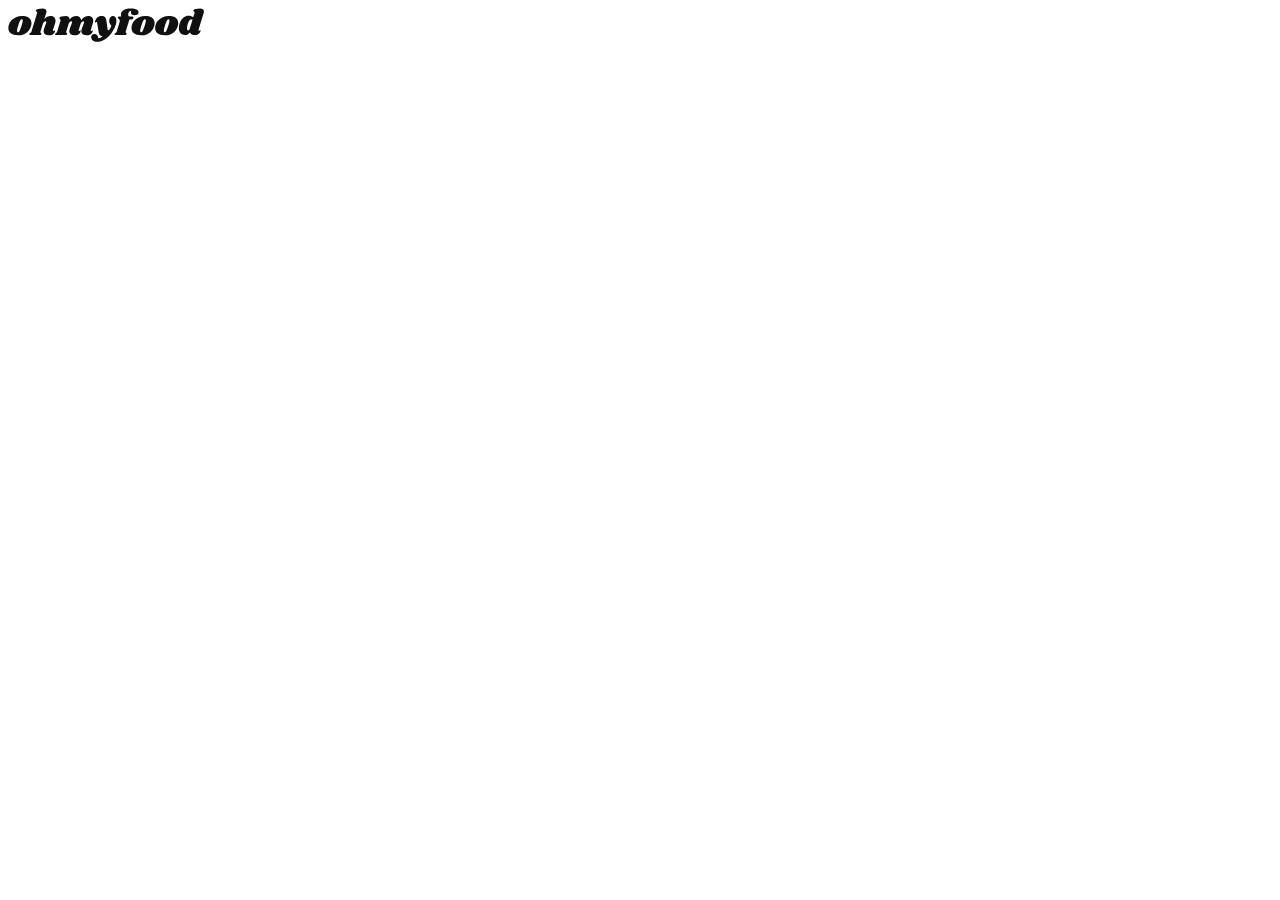
==== index.html @ 0378e8a6 "première modification" ====
<!DOCTYPE html>
<html lang="fr">
<head>
    <meta charset="UTF-8">
    <meta name="viewport" content="width=device-width, initial-scale=1.0">
    <title>Document</title>
</head>

<body>
    <header>
        <img src="Assets/Images+et+textes+Ohmyfood/Images et textes Ohmyfood/images/logo/ohmyfood@2x.svg" alt="logo Ohmyfood" title="logo Ohmyfood">
    </header>
</body>
</html>
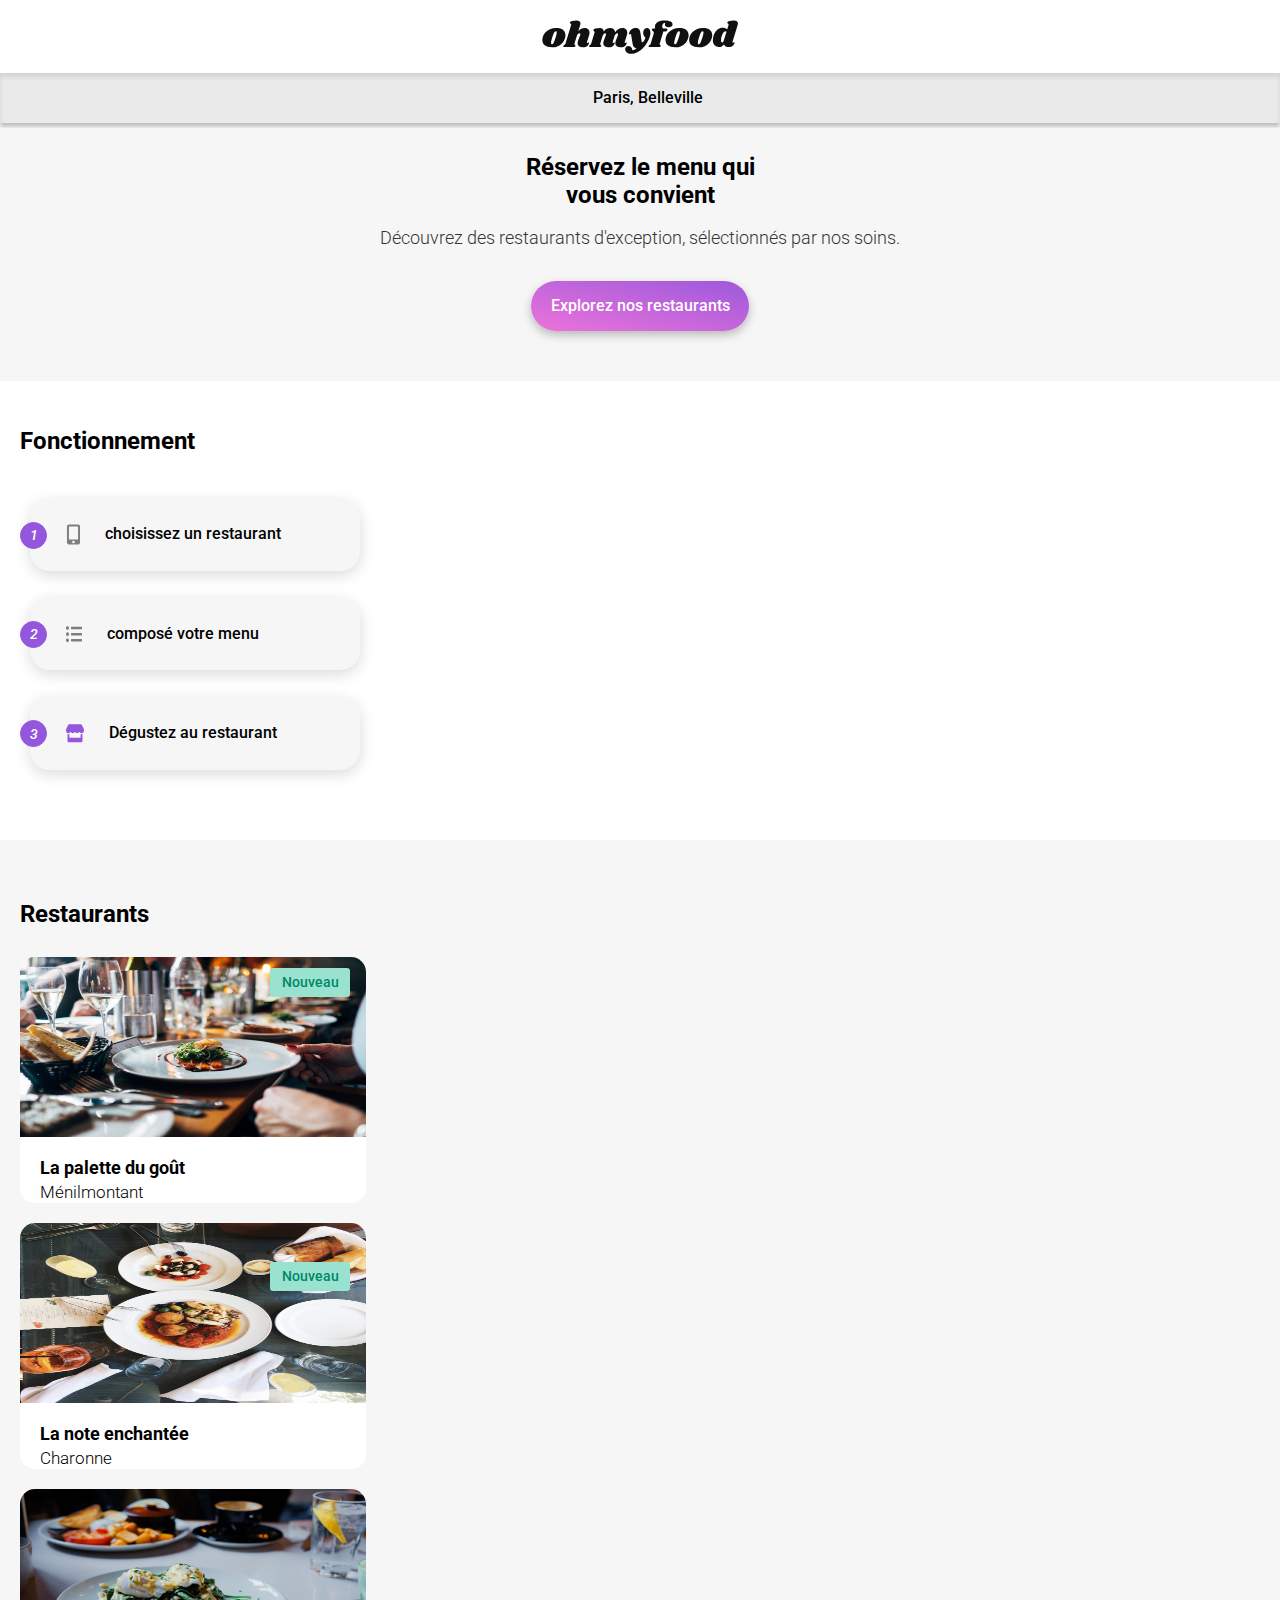
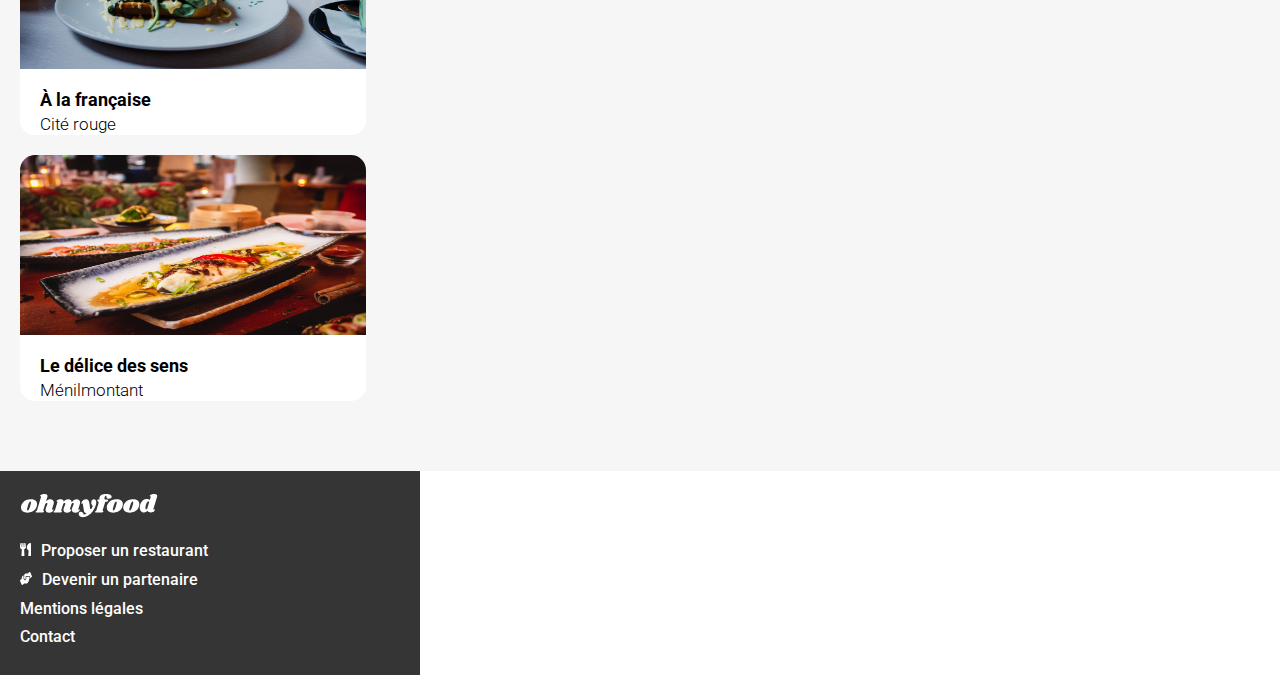
==== commit 5e880d42: "dernière version index.html" ====
--- a/index.html
+++ b/index.html
@@ -3,12 +3,179 @@
 <head>
     <meta charset="UTF-8">
     <meta name="viewport" content="width=device-width, initial-scale=1.0">
-    <title>Document</title>
+    <title>Accueil Ohmyfood</title>
+
+    <link rel="preconnect" href="https://fonts.googleapis.com">
+    <link rel="preconnect" href="https://fonts.gstatic.com" crossorigin>
+    <link href="https://fonts.googleapis.com/css2?family=Raleway:ital,wght@0,100..900;1,100..900&family=Roboto:ital,wght@0,300;0,400;0,500;0,700;1,400&display=swap" rel="stylesheet">    
+    
+    <link rel="stylesheet" href="https://cdnjs.cloudflare.com/ajax/libs/font-awesome/6.2.1/css/all.min.css"
+    integrity="sha512-MV7K8+y+gLIBoVD59lQIYicR65iaqukzvf/nwasF0nqhPay5w/9lJmVM2hMDcnK1OnMGCdVK+iQrJ7lzPJQd1w=="
+    crossorigin="anonymous" referrerpolicy="no-referrer">
+
+    <link rel="stylesheet" href="style.css">
 </head>
 
 <body>
+    <!-- Début du HEADER -->
     <header>
-        <img src="Assets/Images+et+textes+Ohmyfood/Images et textes Ohmyfood/images/logo/ohmyfood@2x.svg" alt="logo Ohmyfood" title="logo Ohmyfood">
+        <img src="Assets/Images+et+textes+Ohmyfood/Images-et-textes-Ohmyfood/images/logo/ohmyfood@2x.svg" alt="logo Ohmyfood" title="logo Ohmyfood">
     </header>
+    <!-- Fin du HEADER -->
+
+    <!-- Début de la ZONE DE RECHERCHE -->
+     <div class="location">
+        <div class="location__container">      
+            
+            <i class="fa-solid fa-location-dot"></i>
+
+            <p class="location__text">Paris, Belleville</p>
+        </div>
+    </div>
+    <!-- Fin de la ZONE DE RECHERCHE -->
+
+    <!-- Début de RESERVATION -->
+    <section class="reservation__section">
+       
+        <h1 class="reservation__title">
+            Réservez le menu qui<br> vous convient
+        </h1>
+
+        <p class="reservation__paragraph">
+            Découvrez des restaurants d'exception, sélectionnés par nos soins.
+        </p>
+
+        
+                <button class="reservation__buton">
+                         <span id="mon-texte-bouton" class="texte-bouton"> Explorez nos restaurants </span>   
+                </button>
+       
+    </section>
+    <!-- Fin de RESERVATION -->
+
+    <!-- Début de FONCTIONNEMENT -->
+    <section class="functioning">
+        <h1 class="functioning__title">
+            Fonctionnement
+        </h1>
+
+        <div class="functioning__buton">
+            <i class="number">1</i>
+        <button class="functioning__buton--form">
+            <span class="bouton--form">
+                <img src="Assets/Images+et+textes+Ohmyfood/Images-et-textes-Ohmyfood/images/logo/mobile-screen-button.svg" alt="mobile-screen-button">
+                choisissez un restaurant
+            </span>    
+        </button>
+
+        <i class="number">2</i>
+        <button class="functioning__buton--form">
+            <span class="bouton--form">
+                <img src="Assets/Images+et+textes+Ohmyfood/Images-et-textes-Ohmyfood/images/logo/list-ul.svg" alt="list-ul">
+                composé votre menu
+            </span>    
+        </button>
+
+        <i class="number">3</i>
+        <button class="functioning__buton--form" >
+            <span class="bouton--form">
+                <img src="Assets/Images+et+textes+Ohmyfood/Images-et-textes-Ohmyfood/images/logo/store.svg" alt="store">
+                Dégustez au restaurant
+            </span>    
+        </button>
+    </div>
+    </section>
+    <!-- Fin de FONCTIONNEMENT -->
+
+    <!-- Début de RESTAURANTS -->
+    <section class="restaurants">
+        <button class="btn-new2">Nouveau</button>
+        <h1 class="restaurants__title">Restaurants</h1>
+        
+        <button class="btn-new">Nouveau</button>
+    
+        <div class="restaurants__cards">
+            
+            <a href="#">
+                <article class="card"> 
+                    <img src="Assets/Images+et+textes+Ohmyfood/Images-et-textes-Ohmyfood/images/restaurants/jay-wennington-N_Y88TWmGwA-unsplash.jpg" alt="logo la palette du goût">
+                    
+                    <div class="card-content">
+                        <h3 class="card-title">La palette du goût</h3>
+                        <p>Ménilmontant</p>
+                        <i class="fa-regular fa-heart"></i>                    
+                    </div>
+                </article>   
+            </a> 
+            
+           
+            <a href="#">      
+                <article class="card">
+                    <img src="Assets/Images+et+textes+Ohmyfood/Images-et-textes-Ohmyfood/images/restaurants/stil-u2Lp8tXIcjw-unsplash.jpg" alt="logo la note enchantée">
+                    <div class="card-content">
+                        <h3 class="card-title">La note enchantée</h3>
+                        <p>Charonne</p>
+                        <i class="fa-regular fa-heart"></i>
+                    </div>
+                </article>
+            </a>
+
+            <a href="#">
+                <article class="card">
+                    <img src="Assets/Images+et+textes+Ohmyfood/Images-et-textes-Ohmyfood/images/restaurants/toa-heftiba-DQKerTsQwi0-unsplash.jpg" alt="À la française">
+                    <div class="card-content">
+                        <h3 class="card-title">À la française</h3>
+                        <p>Cité rouge</p>
+                        <i class="fa-regular fa-heart"></i>                    
+                    </div>
+                </article>
+            </a>
+
+            <a href="#">
+                <article class="card">
+                    <img src="Assets/Images+et+textes+Ohmyfood/Images-et-textes-Ohmyfood/images/restaurants/louis-hansel-shotsoflouis-qNBGVyOCY8Q-unsplash.jpg" alt="Le délice des sens">
+                    <div class="card-content">
+                        <h3 class="card-title">Le délice des sens</h3>
+                        <p>Ménilmontant</p>
+                        <i class="fa-regular fa-heart"></i>                    
+                    </div>
+                </article>
+            </a>
+        </div>
+    </section>
+    <!-- Fin de RESTAURANTS -->
+
+    <!-- Début de FOOTER -->
+    <div class="footer">
+    <img class="footer__title" src="Assets/Images+et+textes+Ohmyfood/Images-et-textes-Ohmyfood/images/logo/ohmyfood.svg" alt="logo ohmyfood">
+       
+    <a href="#">
+        
+        <div class="link-container">
+            <img src="Assets/Images+et+textes+Ohmyfood/Images-et-textes-Ohmyfood/images/logo/Vector-(3).svg" alt="Vector (3)">
+            <p class="footer__link">Proposer un restaurant</p>
+    </div>
+    </a>
+
+    <a href="#">
+        <div class="link-container">
+            <img src="Assets/Images+et+textes+Ohmyfood/Images-et-textes-Ohmyfood/images/logo/Vector-(4).svg" alt="Vector (4)">
+            <p class="footer__link">Devenir un partenaire</p>
+        </div>
+    </a>
+
+    <a href="#">
+        <p class="footer__link">
+            Mentions légales
+        </p>
+    </a>
+
+    <a href="#">
+        <p class="footer__link">
+            Contact
+        </p>
+    </a>
+</div>
+    <!-- FIN de FOOTER -->
 </body>
-</html>+</html> --- a/style.css
+++ b/style.css
@@ -0,0 +1,308 @@
+body {
+  margin: 0%;
+}
+
+header {
+  text-align: center;
+  padding-top: 20px;
+  padding-bottom: 15px;
+}
+
+.location {
+  width: 100%;
+  height: 50px;
+  background-color: #EAEAEA;
+  box-shadow: 0px 4px 4px 0px rgba(0, 0, 0, 0.2509803922), inset 0px 4px 5px 0px rgba(0, 0, 0, 0.1); /* Top shadow */
+}
+.location .location__container {
+  display: flex;
+  flex-direction: row;
+  gap: 15px;
+  justify-content: center;
+  align-items: center;
+}
+.location .location__text {
+  font-family: Roboto;
+  font-size: 16px;
+  font-weight: 500;
+  line-height: 18.75px;
+  text-align: left;
+  text-underline-position: from-font;
+  text-decoration-skip-ink: none;
+}
+
+.functioning {
+  margin-bottom: 70px;
+}
+
+.reservation__section {
+  text-align: center;
+  background-color: #f6f6f6;
+  padding-bottom: 50px;
+}
+.reservation__section .reservation__title {
+  font-family: Roboto;
+  font-size: 24px;
+  font-weight: 700;
+  line-height: 28.13px;
+  margin-top: 5px;
+  padding-top: 25px;
+  text-underline-position: from-font;
+  text-decoration-skip-ink: none;
+  color: #000000;
+}
+.reservation__section .reservation__paragraph {
+  font-family: Roboto;
+  font-size: 18px;
+  font-weight: 300;
+  line-height: 21.09px;
+  text-underline-position: from-font;
+  text-decoration-skip-ink: none;
+  color: #353535;
+}
+.reservation__section .reservation__buton {
+  width: 218px;
+  height: 50px;
+  border-radius: 25px;
+  background: linear-gradient(193.33deg, #9356DC -11.44%, #FF79DA 123.93%);
+  border: none;
+  box-shadow: 0px 4px 10px 0px rgba(0, 0, 0, 0.2509803922);
+  margin-top: 15px;
+}
+.reservation__section .texte-bouton {
+  font-family: Roboto;
+  font-size: 16px;
+  font-weight: 500;
+  line-height: 18.75px;
+  text-align: center;
+  text-underline-position: from-font;
+  text-decoration-skip-ink: none;
+  color: #FFFFFF;
+}
+
+.functioning__title {
+  font-family: Roboto;
+  font-size: 24px;
+  font-weight: 700;
+  line-height: 28.13px;
+  text-align: left;
+  text-underline-position: from-font;
+  text-decoration-skip-ink: none;
+  padding-left: 20px;
+  padding-top: 30px;
+}
+
+.number {
+  position: relative;
+  bottom: -50px;
+  right: -20px;
+  width: 25px;
+  height: 25px;
+  font-size: 11px;
+  background-color: #9356DC;
+  border: 1px solid #9356DC;
+  font-family: Roboto;
+  font-size: 14.18px;
+  font-weight: 500;
+  line-height: 16.62px;
+  text-align: left;
+  text-underline-position: from-font;
+  text-decoration-skip-ink: none;
+  color: #FFFFFF;
+  border-radius: 50%;
+  display: flex;
+  align-items: center;
+  justify-content: center;
+}
+
+.functioning__buton--form {
+  margin-bottom: 10px;
+  margin-left: 30px;
+  width: 330px;
+  height: 72.38px;
+  top: 505px;
+  left: 32.51px;
+  border-radius: 20px;
+  opacity: 0px;
+  border: none;
+  background-color: #f6f6f6;
+  box-shadow: 0px 4px 15px 0px rgba(0, 0, 0, 0.1490196078);
+  margin-bottom: 0px;
+}
+.functioning__buton--form .bouton--form {
+  display: flex;
+  align-items: center; /* Vertically center the image and text */
+  margin-left: 30px;
+  font-family: Roboto;
+  font-size: 16px;
+  font-weight: 500;
+  line-height: 18.75px;
+  text-align: left;
+  text-underline-position: from-font;
+  text-decoration-skip-ink: none;
+}
+.functioning__buton--form .bouton--form img {
+  margin-right: 25px; /* Add extra margin to the right of the image */
+}
+
+.restaurants {
+  background-color: #f6f6f6;
+  padding-bottom: 50px;
+  margin-top: 50px;
+  position: relative;
+}
+.restaurants__title {
+  font-family: Roboto;
+  font-size: 24px;
+  font-weight: 700;
+  line-height: 28.13px;
+  text-align: left;
+  text-underline-position: from-font;
+  text-decoration-skip-ink: none;
+  padding-left: 20px;
+  padding-top: 15px;
+  margin-bottom: 0px;
+}
+.restaurants__cards {
+  display: flex;
+  flex-direction: column;
+}
+.restaurants__cards .card {
+  display: flex;
+  flex-direction: column;
+  width: 346px;
+  border-radius: 15px;
+  margin-left: 20px;
+  margin-bottom: 20px;
+  background-color: white;
+}
+.restaurants__cards .card img {
+  width: 100%;
+  height: 180px;
+  border-radius: 15px 15px 0 0;
+}
+.restaurants__cards .card .card-content {
+  padding: 20px;
+  padding-bottom: 0px;
+  display: grid;
+  grid-template-rows: auto;
+  justify-content: space-between;
+  align-items: center;
+  background-color: white;
+  border-radius: 0 0 15px 15px;
+}
+.restaurants__cards .card .card-content h3 {
+  font-family: Roboto;
+  font-size: 18px;
+  font-weight: 700;
+  line-height: 21.09px;
+  text-align: left;
+  text-underline-position: from-font;
+  text-decoration-skip-ink: none;
+  margin-bottom: 0px;
+  margin-top: 0px;
+  color: #000000;
+}
+.restaurants__cards .card .card-content p {
+  font-family: Roboto;
+  font-size: 17px;
+  font-weight: 300;
+  line-height: 19.92px;
+  text-align: left;
+  text-underline-position: from-font;
+  text-decoration-skip-ink: none;
+  margin-bottom: 0px;
+  margin-top: 5px;
+  color: #000000;
+}
+.restaurants__cards .card .card-content .fa-regular {
+  position: relative;
+  right: -280px;
+  top: -40px;
+  font-size: 25px;
+  color: black;
+}
+.restaurants .btn-new {
+  position: relative;
+  bottom: -40px;
+  right: -270px;
+  width: 80px;
+  height: 29px;
+  background-color: #99E2D0;
+  color: #008766;
+  border-radius: 3px;
+  border: none;
+  font-family: Roboto;
+  font-size: 14px;
+  font-weight: 500;
+  line-height: 16.41px;
+  text-align: center;
+  text-underline-position: from-font;
+  text-decoration-skip-ink: none;
+}
+.restaurants .btn-new2 {
+  position: relative;
+  bottom: -422px;
+  right: -270px;
+  width: 80px;
+  height: 29px;
+  background-color: #99E2D0;
+  color: #008766;
+  border-radius: 3px;
+  border: none;
+  font-family: Roboto;
+  font-size: 14px;
+  font-weight: 500;
+  line-height: 16.41px;
+  text-align: center;
+  text-underline-position: from-font;
+  text-decoration-skip-ink: none;
+}
+
+a {
+  text-decoration: none;
+}
+
+.footer {
+  width: 375px;
+  height: 160px;
+  top: 2066px;
+  background-color: #353535;
+  padding: 22px 25px 22px 20px;
+  gap: 16px;
+  opacity: 1;
+}
+.footer .footer__title {
+  width: 137.58px;
+  height: 25px;
+  gap: 0;
+  opacity: 1;
+  font-family: Shrikhand;
+  font-size: 18px;
+  font-style: italic;
+  font-weight: 400;
+  line-height: 26.24px;
+  text-align: left;
+  color: #FFFFFF;
+  margin-bottom: 10px;
+}
+.footer .footer__link {
+  font-family: Roboto;
+  font-size: 16px;
+  font-weight: 500;
+  line-height: 18.75px;
+  text-align: left;
+  color: #FFFFFF;
+  margin-bottom: 0px;
+  margin-top: 10px;
+}
+.footer .link-container {
+  display: flex;
+  align-items: baseline;
+  gap: 10px;
+}
+.footer a {
+  text-decoration: none;
+}
+
+/*# sourceMappingURL=style.css.map */
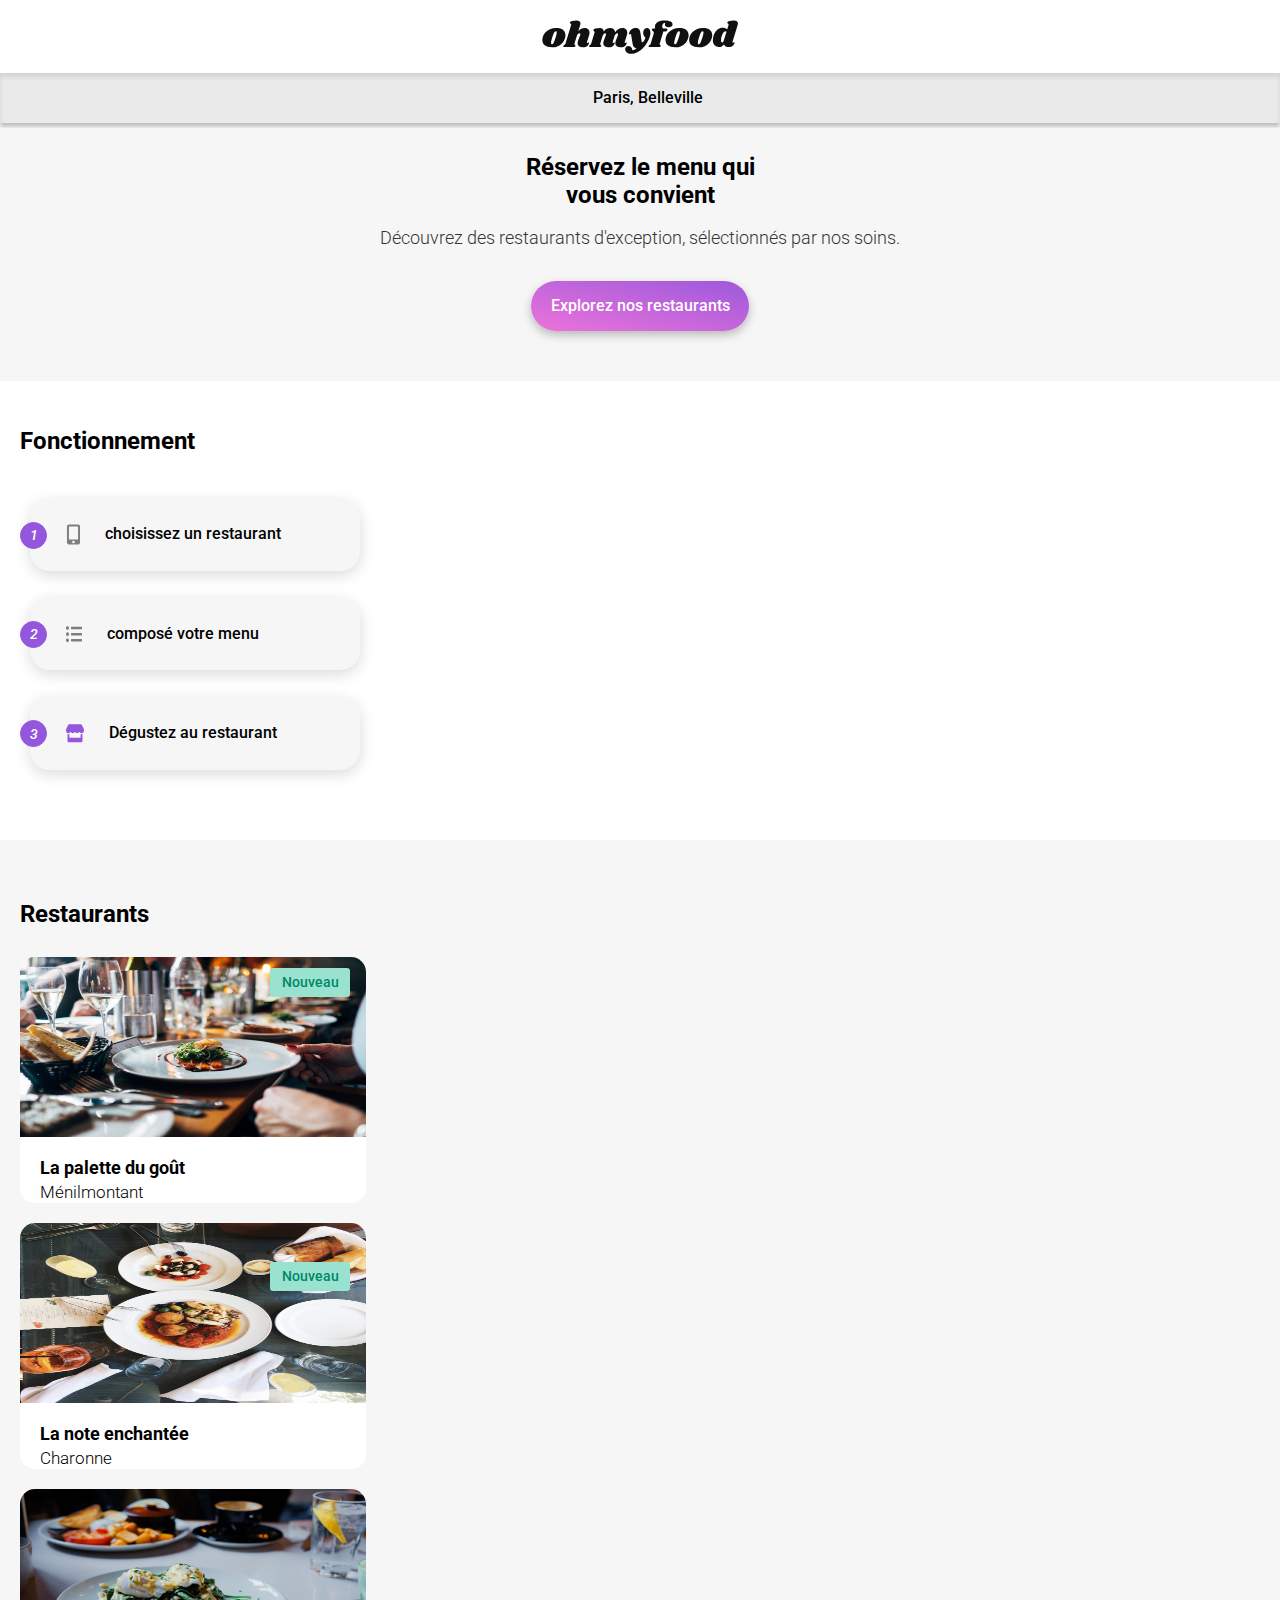
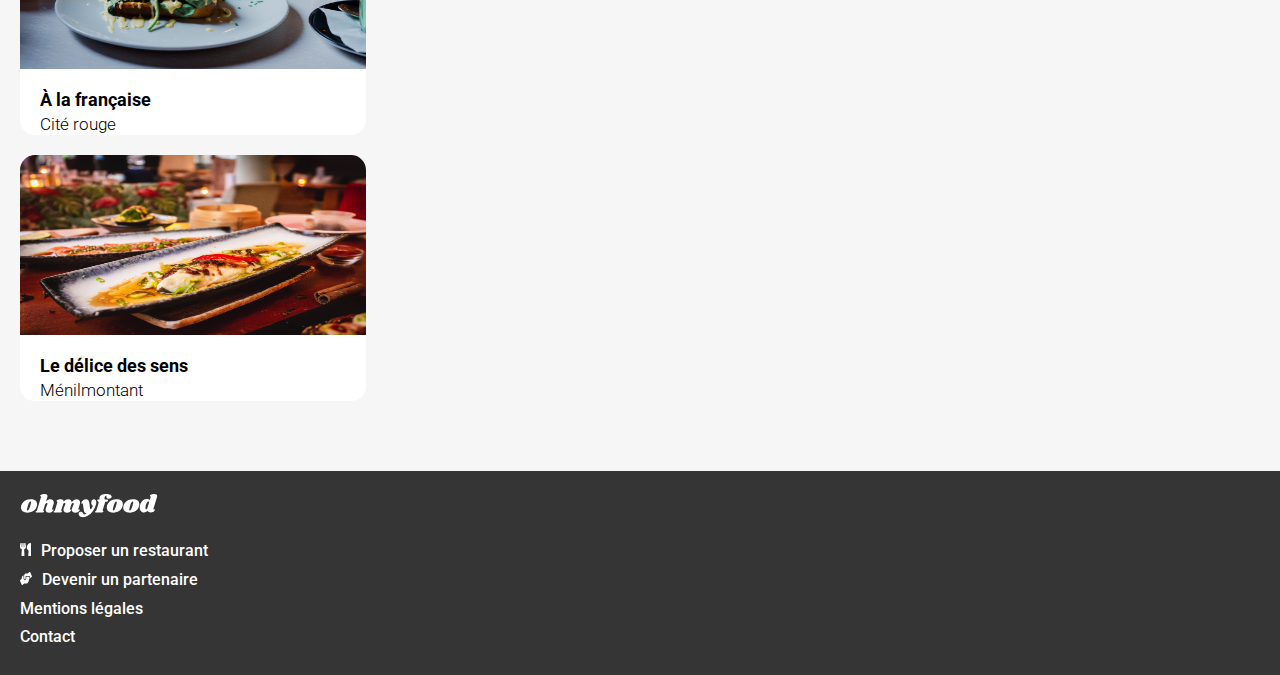
==== commit b8cec5ba: "changement largeur des coeurs" ====
--- a/index.html
+++ b/index.html
@@ -12,6 +12,9 @@
     <link rel="stylesheet" href="https://cdnjs.cloudflare.com/ajax/libs/font-awesome/6.2.1/css/all.min.css"
     integrity="sha512-MV7K8+y+gLIBoVD59lQIYicR65iaqukzvf/nwasF0nqhPay5w/9lJmVM2hMDcnK1OnMGCdVK+iQrJ7lzPJQd1w=="
     crossorigin="anonymous" referrerpolicy="no-referrer">
+
+    <link rel="icon" href="favicon.ico" type="image/x-icon">
+    <link rel="shortcut icon" href="favicon.ico" type="image/x-icon">
 
     <link rel="stylesheet" href="style.css">
 </head>
--- a/style.css
+++ b/style.css
@@ -1,5 +1,9 @@
 body {
-  margin: 0%;
+  margin-top: 0%;
+  margin-bottom: 0%;
+  margin-left: 0%;
+  margin-right: 0%;
+  height: 100%;
 }
 
 header {
@@ -123,7 +127,6 @@
   top: 505px;
   left: 32.51px;
   border-radius: 20px;
-  opacity: 0px;
   border: none;
   background-color: #f6f6f6;
   box-shadow: 0px 4px 15px 0px rgba(0, 0, 0, 0.1490196078);
@@ -221,6 +224,7 @@
   top: -40px;
   font-size: 25px;
   color: black;
+  width: 25px;
 }
 .restaurants .btn-new {
   position: relative;
@@ -264,11 +268,10 @@
 }
 
 .footer {
-  width: 375px;
   height: 160px;
   top: 2066px;
   background-color: #353535;
-  padding: 22px 25px 22px 20px;
+  padding: 22px 0px 22px 20px;
   gap: 16px;
   opacity: 1;
 }
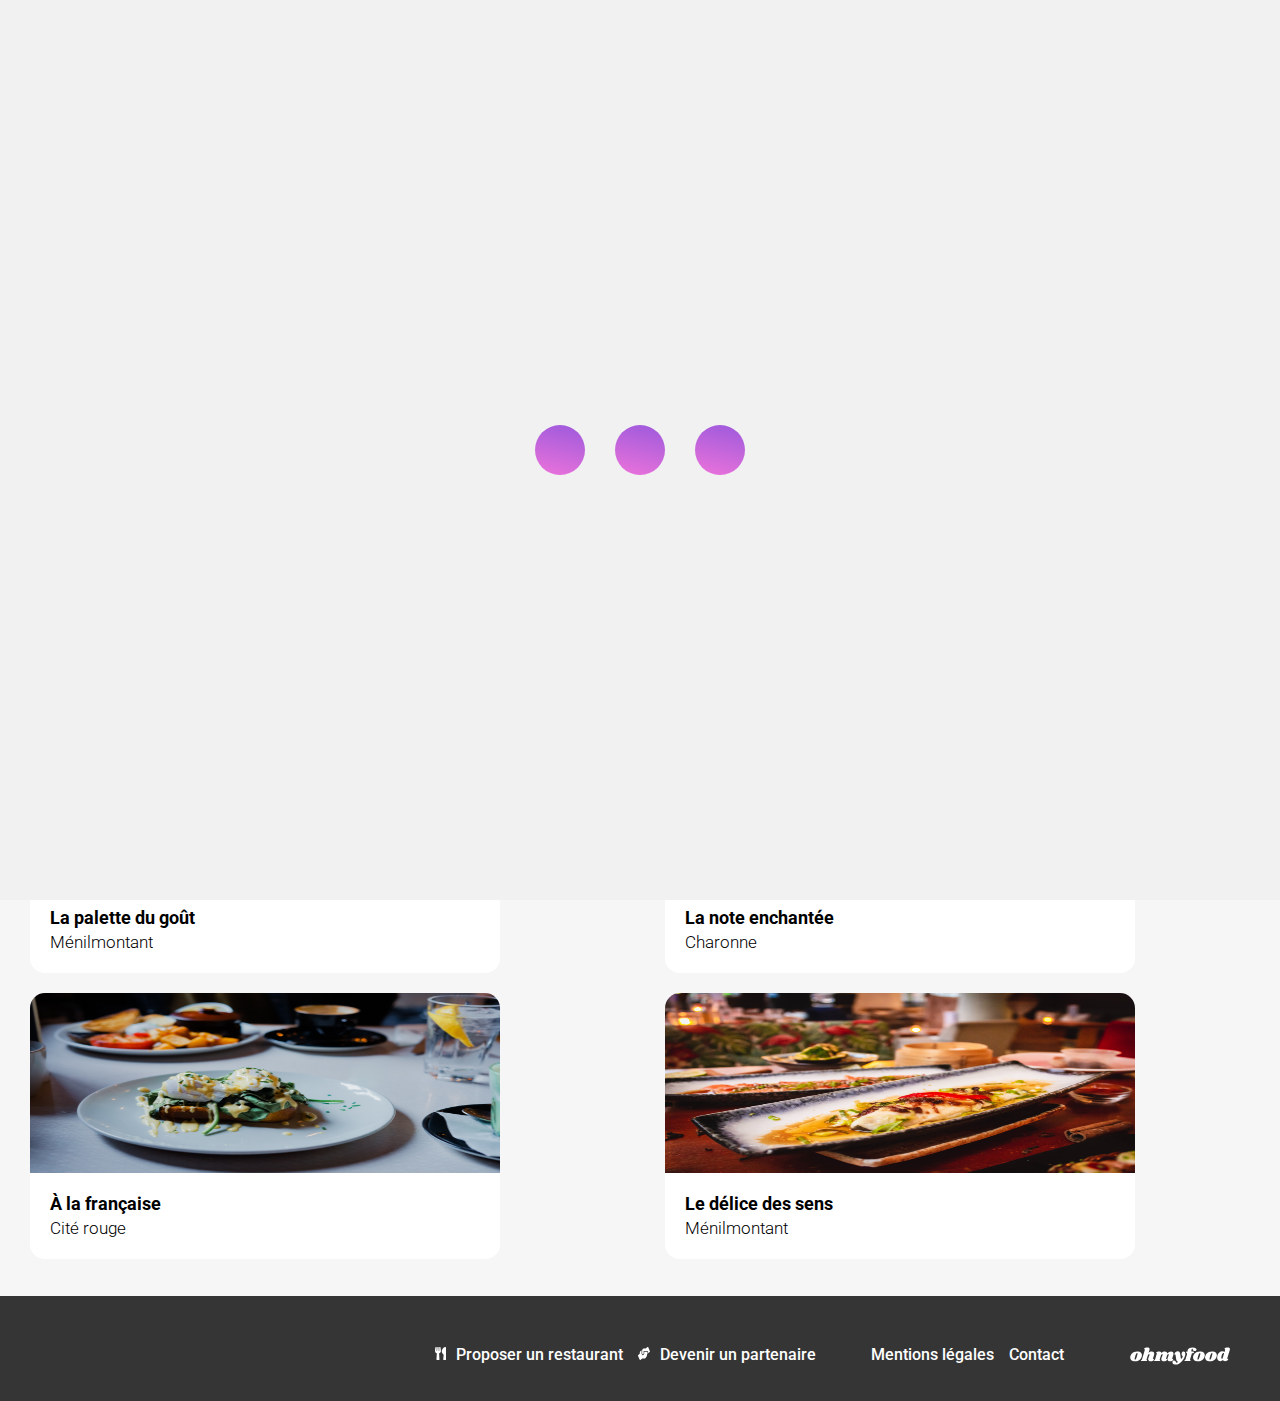
==== commit eae4c259: "projet réalisé" ====
--- a/index.html
+++ b/index.html
@@ -20,6 +20,15 @@
 </head>
 
 <body>
+    <!-- Début du loader -->
+   
+    <div class="loader__container">
+        <div class="dot d1"></div>
+        <div class="dot d2"></div>
+        <div class="dot d3"></div>
+    </div>
+    <!-- Début du loader -->
+
     <!-- Début du HEADER -->
     <header>
         <img src="Assets/Images+et+textes+Ohmyfood/Images-et-textes-Ohmyfood/images/logo/ohmyfood@2x.svg" alt="logo Ohmyfood" title="logo Ohmyfood">
@@ -41,18 +50,18 @@
     <section class="reservation__section">
        
         <h1 class="reservation__title">
-            Réservez le menu qui<br> vous convient
+            Réservez le menu qui<br class="br-mobile"> vous convient
         </h1>
 
         <p class="reservation__paragraph">
             Découvrez des restaurants d'exception, sélectionnés par nos soins.
         </p>
 
-        
+        <span class="link__reservation">
                 <button class="reservation__buton">
                          <span id="mon-texte-bouton" class="texte-bouton"> Explorez nos restaurants </span>   
                 </button>
-       
+            </span>
     </section>
     <!-- Fin de RESERVATION -->
 
@@ -62,6 +71,7 @@
             Fonctionnement
         </h1>
 
+    <div class="functioning__total">
         <div class="functioning__buton">
             <i class="number">1</i>
         <button class="functioning__buton--form">
@@ -70,7 +80,9 @@
                 choisissez un restaurant
             </span>    
         </button>
-
+        </div>
+
+        <div class="functioning__buton">
         <i class="number">2</i>
         <button class="functioning__buton--form">
             <span class="bouton--form">
@@ -78,7 +90,9 @@
                 composé votre menu
             </span>    
         </button>
-
+        </div>
+
+        <div class="functioning__buton">
         <i class="number">3</i>
         <button class="functioning__buton--form" >
             <span class="bouton--form">
@@ -86,99 +100,126 @@
                 Dégustez au restaurant
             </span>    
         </button>
+        </div>
     </div>
     </section>
     <!-- Fin de FONCTIONNEMENT -->
 
     <!-- Début de RESTAURANTS -->
     <section class="restaurants">
-        <button class="btn-new2">Nouveau</button>
+    
         <h1 class="restaurants__title">Restaurants</h1>
         
-        <button class="btn-new">Nouveau</button>
-    
         <div class="restaurants__cards">
-            
-            <a href="#">
+            <div class="h">
+                    <a href="Restaurants/LaPaletteDuGout.html">    
                 <article class="card"> 
                     <img src="Assets/Images+et+textes+Ohmyfood/Images-et-textes-Ohmyfood/images/restaurants/jay-wennington-N_Y88TWmGwA-unsplash.jpg" alt="logo la palette du goût">
                     
                     <div class="card-content">
                         <h3 class="card-title">La palette du goût</h3>
                         <p>Ménilmontant</p>
-                        <i class="fa-regular fa-heart"></i>                    
+                        <div class="heart-container">
+                            <i class="fa-regular fa-heart"></i> 
+                            <i class="fa-solid fa-heart hidden"></i>                    
+                        </div>                    
                     </div>
                 </article>   
-            </a> 
+            </a>
+            <button class="btn-new">Nouveau</button>
+            </div>
             
-           
-            <a href="#">      
+            <div class="h">
+            <a href="Restaurants/LaNoteEnchantee.html">      
                 <article class="card">
                     <img src="Assets/Images+et+textes+Ohmyfood/Images-et-textes-Ohmyfood/images/restaurants/stil-u2Lp8tXIcjw-unsplash.jpg" alt="logo la note enchantée">
                     <div class="card-content">
                         <h3 class="card-title">La note enchantée</h3>
                         <p>Charonne</p>
-                        <i class="fa-regular fa-heart"></i>
+                        <div class="heart-container">
+                            <i class="fa-regular fa-heart"></i> 
+                            <i class="fa-solid fa-heart hidden"></i>                    
+                        </div>
                     </div>
                 </article>
             </a>
-
-            <a href="#">
+            <button class="btn-new">Nouveau</button>
+            </div>
+
+            <div class="h" >
+            <a href="Restaurants/ALaFrançaise.html">
                 <article class="card">
                     <img src="Assets/Images+et+textes+Ohmyfood/Images-et-textes-Ohmyfood/images/restaurants/toa-heftiba-DQKerTsQwi0-unsplash.jpg" alt="À la française">
                     <div class="card-content">
                         <h3 class="card-title">À la française</h3>
                         <p>Cité rouge</p>
-                        <i class="fa-regular fa-heart"></i>                    
+                        <div class="heart-container">
+                            <i class="fa-regular fa-heart"></i> 
+                            <i class="fa-solid fa-heart hidden"></i>                    
+                        </div>               
                     </div>
                 </article>
             </a>
-
-            <a href="#">
+            </div>
+
+            <div class="h">
+            <a href="Restaurants/LeDeliceDesSens.html">
                 <article class="card">
                     <img src="Assets/Images+et+textes+Ohmyfood/Images-et-textes-Ohmyfood/images/restaurants/louis-hansel-shotsoflouis-qNBGVyOCY8Q-unsplash.jpg" alt="Le délice des sens">
                     <div class="card-content">
                         <h3 class="card-title">Le délice des sens</h3>
                         <p>Ménilmontant</p>
-                        <i class="fa-regular fa-heart"></i>                    
+                        <div class="heart-container">
+                            <i class="fa-regular fa-heart"></i> 
+                            <i class="fa-solid fa-heart hidden"></i>                    
+                        </div>
                     </div>
                 </article>
             </a>
+            </div>
         </div>
     </section>
     <!-- Fin de RESTAURANTS -->
 
     <!-- Début de FOOTER -->
-    <div class="footer">
+<div class="footer">
     <img class="footer__title" src="Assets/Images+et+textes+Ohmyfood/Images-et-textes-Ohmyfood/images/logo/ohmyfood.svg" alt="logo ohmyfood">
-       
-    <a href="#">
-        
-        <div class="link-container">
-            <img src="Assets/Images+et+textes+Ohmyfood/Images-et-textes-Ohmyfood/images/logo/Vector-(3).svg" alt="Vector (3)">
-            <p class="footer__link">Proposer un restaurant</p>
-    </div>
-    </a>
-
-    <a href="#">
-        <div class="link-container">
-            <img src="Assets/Images+et+textes+Ohmyfood/Images-et-textes-Ohmyfood/images/logo/Vector-(4).svg" alt="Vector (4)">
-            <p class="footer__link">Devenir un partenaire</p>
-        </div>
-    </a>
-
-    <a href="#">
-        <p class="footer__link">
-            Mentions légales
-        </p>
-    </a>
-
-    <a href="#">
-        <p class="footer__link">
-            Contact
-        </p>
-    </a>
+     
+    <span class="footer__links--container">
+        <span class="partenariat">
+            <a href="#">
+                <div class="link-container">
+                    <img src="Assets/Images+et+textes+Ohmyfood/Images-et-textes-Ohmyfood/images/logo/Vector-(3).svg" alt="Vector (3)">
+                    <p class="footer__link">Proposer un restaurant</p>
+                </div>
+            </a>
+
+            <a href="#">
+                <div class="link-container">
+                    <img src="Assets/Images+et+textes+Ohmyfood/Images-et-textes-Ohmyfood/images/logo/Vector-(4).svg" alt="Vector (4)">
+                    <p class="footer__link">Devenir un partenaire</p>
+                </div>
+            </a>
+        </span>
+
+        <span class="Contact">
+            <a href="#">
+                <p class="footer__link">
+                    Mentions légales
+                </p>
+            </a>
+
+            <a href="mailto:carlierthomas1@hotmail.fr">
+                <p class="footer__link">
+                     Contact
+                </p>
+            </a>
+        </span>
+    </span>
 </div>
+
     <!-- FIN de FOOTER -->
+
+
 </body>
 </html> --- a/style.css
+++ b/style.css
@@ -1,11 +1,59 @@
+@charset "UTF-8";
 body {
-  margin-top: 0%;
-  margin-bottom: 0%;
+  margin: 0%;
   margin-left: 0%;
-  margin-right: 0%;
-  height: 100%;
-}
-
+}
+
+.loader__container {
+  position: fixed;
+  top: 0;
+  left: 0;
+  background: #f1f1f1;
+  width: 100vw;
+  height: 100vh;
+  display: flex;
+  justify-content: center;
+  align-items: center;
+  z-index: 9999;
+  animation: fadeOut 4s forwards;
+}
+
+.dot {
+  width: 50px;
+  height: 50px;
+  border-radius: 50%;
+  background: linear-gradient(193.33deg, #9356DC -11.44%, #FF79DA 123.93%);
+  margin: 0 15px;
+  animation: loader 10 0.3s alternate; /* Animation des points */
+}
+
+.d2 {
+  animation-delay: 0.05s;
+}
+
+.d3 {
+  animation-delay: 0.1s;
+}
+
+@keyframes loader {
+  100% {
+    transform: translateY(-30px);
+  }
+}
+@keyframes fadeOut {
+  0% {
+    opacity: 1;
+    visibility: visible;
+  }
+  90% {
+    opacity: 0.8;
+    visibility: visible;
+  }
+  100% {
+    opacity: 0;
+    visibility: hidden;
+  }
+}
 header {
   text-align: center;
   padding-top: 20px;
@@ -55,6 +103,19 @@
   text-decoration-skip-ink: none;
   color: #000000;
 }
+.reservation__section .br-mobile {
+  display: block; /* Affiche le <br> sur mobile (par défaut) */
+}
+@media (min-width: 768px) and (max-width: 1024px) {
+  .reservation__section .br-mobile {
+    display: none; /* Masque le <br> sur desktop */
+  }
+}
+@media (min-width: 1025px) {
+  .reservation__section .br-mobile {
+    display: none; /* Masque le <br> sur desktop */
+  }
+}
 .reservation__section .reservation__paragraph {
   font-family: Roboto;
   font-size: 18px;
@@ -63,6 +124,13 @@
   text-underline-position: from-font;
   text-decoration-skip-ink: none;
   color: #353535;
+}
+.reservation__section .link__reservation {
+  transition: transform 450ms 0ms, opacity 300ms 2000ms;
+}
+.reservation__section .link__reservation :hover {
+  transform: scale(1.01);
+  opacity: 0.8;
 }
 .reservation__section .reservation__buton {
   width: 218px;
@@ -95,11 +163,47 @@
   padding-left: 20px;
   padding-top: 30px;
 }
+@media (min-width: 768px) and (max-width: 1024px) {
+  .functioning__title {
+    margin-left: 100px;
+    padding-bottom: 15px;
+  }
+}
+@media (min-width: 1025px) {
+  .functioning__title {
+    margin-left: 160px;
+    padding-bottom: 15px;
+  }
+}
+
+@media (min-width: 768px) and (max-width: 1024px) {
+  .functioning__total {
+    margin-left: 100px;
+  }
+}
+@media (min-width: 1025px) {
+  .functioning__total {
+    display: flex;
+    flex-direction: row;
+    width: 1200px;
+    margin: 0 auto;
+  }
+}
+
+.functioning__buton {
+  position: relative;
+}
+@media (min-width: 1025px) {
+  .functioning__buton {
+    display: flex;
+    flex-direction: row;
+  }
+}
 
 .number {
-  position: relative;
-  bottom: -50px;
-  right: -20px;
+  position: absolute;
+  left: 20px;
+  top: 20px;
   width: 25px;
   height: 25px;
   font-size: 11px;
@@ -120,9 +224,10 @@
 }
 
 .functioning__buton--form {
-  margin-bottom: 10px;
+  margin-bottom: 30px;
   margin-left: 30px;
-  width: 330px;
+  margin-right: 30px;
+  width: 322px;
   height: 72.38px;
   top: 505px;
   left: 32.51px;
@@ -130,7 +235,6 @@
   border: none;
   background-color: #f6f6f6;
   box-shadow: 0px 4px 15px 0px rgba(0, 0, 0, 0.1490196078);
-  margin-bottom: 0px;
 }
 .functioning__buton--form .bouton--form {
   display: flex;
@@ -154,6 +258,7 @@
   margin-top: 50px;
   position: relative;
 }
+
 .restaurants__title {
   font-family: Roboto;
   font-size: 24px;
@@ -166,11 +271,78 @@
   padding-top: 15px;
   margin-bottom: 0px;
 }
+@media (min-width: 768px) and (max-width: 1024px) {
+  .restaurants__title {
+    margin-left: 100px;
+  }
+}
+@media (min-width: 1025px) {
+  .restaurants__title {
+    margin-left: 150px;
+  }
+}
+
 .restaurants__cards {
   display: flex;
   flex-direction: column;
 }
-.restaurants__cards .card {
+@media (min-width: 768px) and (max-width: 1024px) {
+  .restaurants__cards {
+    display: grid;
+    grid-template-columns: 50% auto;
+    text-align: center;
+    margin-left: 100px;
+  }
+}
+@media (min-width: 1025px) {
+  .restaurants__cards {
+    display: grid;
+    grid-template-columns: 50% auto;
+    margin-left: 10px;
+  }
+}
+
+.h {
+  position: relative;
+  width: 340px;
+  height: 251px;
+  gap: 20px;
+  border-radius: 15px 0px 0px 0px;
+  margin-bottom: 20px;
+  margin-top: 15px;
+}
+@media (min-width: 1025px) {
+  .h {
+    width: 490px;
+  }
+}
+
+.btn-new {
+  position: absolute;
+  top: 20px;
+  left: 270px;
+  width: 80px;
+  height: 29px;
+  background-color: #99E2D0;
+  color: #008766;
+  border-radius: 3px;
+  border: none;
+  font-family: Roboto;
+  font-size: 14px;
+  font-weight: 500;
+  line-height: 16.41px;
+  text-align: center;
+  text-underline-position: from-font;
+  text-decoration-skip-ink: none;
+}
+@media (min-width: 1025px) {
+  .btn-new {
+    position: absolute;
+    left: 390px;
+  }
+}
+
+.card {
   display: flex;
   flex-direction: column;
   width: 346px;
@@ -178,15 +350,24 @@
   margin-left: 20px;
   margin-bottom: 20px;
   background-color: white;
-}
-.restaurants__cards .card img {
+  position: relative;
+}
+@media (min-width: 1025px) {
+  .card {
+    width: 470px;
+    margin-bottom: 100px;
+  }
+}
+
+.card img {
   width: 100%;
   height: 180px;
   border-radius: 15px 15px 0 0;
 }
-.restaurants__cards .card .card-content {
+
+.card-content {
   padding: 20px;
-  padding-bottom: 0px;
+  padding-bottom: 20px;
   display: grid;
   grid-template-rows: auto;
   justify-content: space-between;
@@ -194,7 +375,7 @@
   background-color: white;
   border-radius: 0 0 15px 15px;
 }
-.restaurants__cards .card .card-content h3 {
+.card-content h3 {
   font-family: Roboto;
   font-size: 18px;
   font-weight: 700;
@@ -206,7 +387,7 @@
   margin-top: 0px;
   color: #000000;
 }
-.restaurants__cards .card .card-content p {
+.card-content p {
   font-family: Roboto;
   font-size: 17px;
   font-weight: 300;
@@ -218,49 +399,41 @@
   margin-top: 5px;
   color: #000000;
 }
-.restaurants__cards .card .card-content .fa-regular {
-  position: relative;
-  right: -280px;
-  top: -40px;
+
+.heart-container {
+  position: absolute;
+  right: 30px;
+  width: 25px;
+  display: inline-block;
+}
+
+.fa-solid {
+  position: absolute;
+  top: 0;
+  left: 0;
   font-size: 25px;
+  width: 25px;
+  background: linear-gradient(193.33deg, #9356DC -11.44%, #FF79DA 123.93%); /* Dégradé */
+  background-clip: border-box;
+  background-clip: text; /* Garder pour une meilleure compatibilité avec les très anciens navigateurs WebKit */
+  color: transparent;
+  opacity: 0;
+  transition: opacity 0.3s ease; /* Transition sur l'opacité */
+}
+
+.fa-regular {
+  font-size: 25px;
+  width: 25px;
   color: black;
-  width: 25px;
-}
-.restaurants .btn-new {
-  position: relative;
-  bottom: -40px;
-  right: -270px;
-  width: 80px;
-  height: 29px;
-  background-color: #99E2D0;
-  color: #008766;
-  border-radius: 3px;
-  border: none;
-  font-family: Roboto;
-  font-size: 14px;
-  font-weight: 500;
-  line-height: 16.41px;
-  text-align: center;
-  text-underline-position: from-font;
-  text-decoration-skip-ink: none;
-}
-.restaurants .btn-new2 {
-  position: relative;
-  bottom: -422px;
-  right: -270px;
-  width: 80px;
-  height: 29px;
-  background-color: #99E2D0;
-  color: #008766;
-  border-radius: 3px;
-  border: none;
-  font-family: Roboto;
-  font-size: 14px;
-  font-weight: 500;
-  line-height: 16.41px;
-  text-align: center;
-  text-underline-position: from-font;
-  text-decoration-skip-ink: none;
+  transition: opacity 0.3s ease; /* Transition sur l'opacité */
+}
+
+.heart-container:hover .fa-solid {
+  opacity: 1;
+}
+
+.heart-container:hover .fa-regular {
+  opacity: 0;
 }
 
 a {
@@ -274,6 +447,15 @@
   padding: 22px 0px 22px 20px;
   gap: 16px;
   opacity: 1;
+}
+@media (min-width: 1025px) {
+  .footer {
+    display: flex;
+    flex-direction: row-reverse;
+    height: 50px;
+    padding-top: 50px;
+    padding-bottom: 5px;
+  }
 }
 .footer .footer__title {
   width: 137.58px;
@@ -289,6 +471,14 @@
   color: #FFFFFF;
   margin-bottom: 10px;
 }
+@media (min-width: 1025px) {
+  .footer .footer__title {
+    padding-left: 50px;
+    padding-right: 50px;
+    width: 100px;
+    height: 20px;
+  }
+}
 .footer .footer__link {
   font-family: Roboto;
   font-size: 16px;
@@ -299,6 +489,11 @@
   margin-bottom: 0px;
   margin-top: 10px;
 }
+@media (min-width: 1025px) {
+  .footer .footer__link {
+    margin-top: 0px;
+  }
+}
 .footer .link-container {
   display: flex;
   align-items: baseline;
@@ -308,4 +503,30 @@
   text-decoration: none;
 }
 
+@media (min-width: 1025px) {
+  .partenariat {
+    display: flex;
+    flex-direction: row;
+    margin-right: 25px;
+    padding-right: 15px;
+    padding-left: 25px;
+  }
+}
+@media (min-width: 1025px) {
+  .Contact {
+    display: flex;
+    flex-direction: row;
+  }
+}
+@media (min-width: 1025px) {
+  .footer__links--container {
+    display: flex;
+    flex-direction: row;
+    margin-left: 50px;
+  }
+}
+a {
+  padding-left: 15px;
+}
+
 /*# sourceMappingURL=style.css.map */
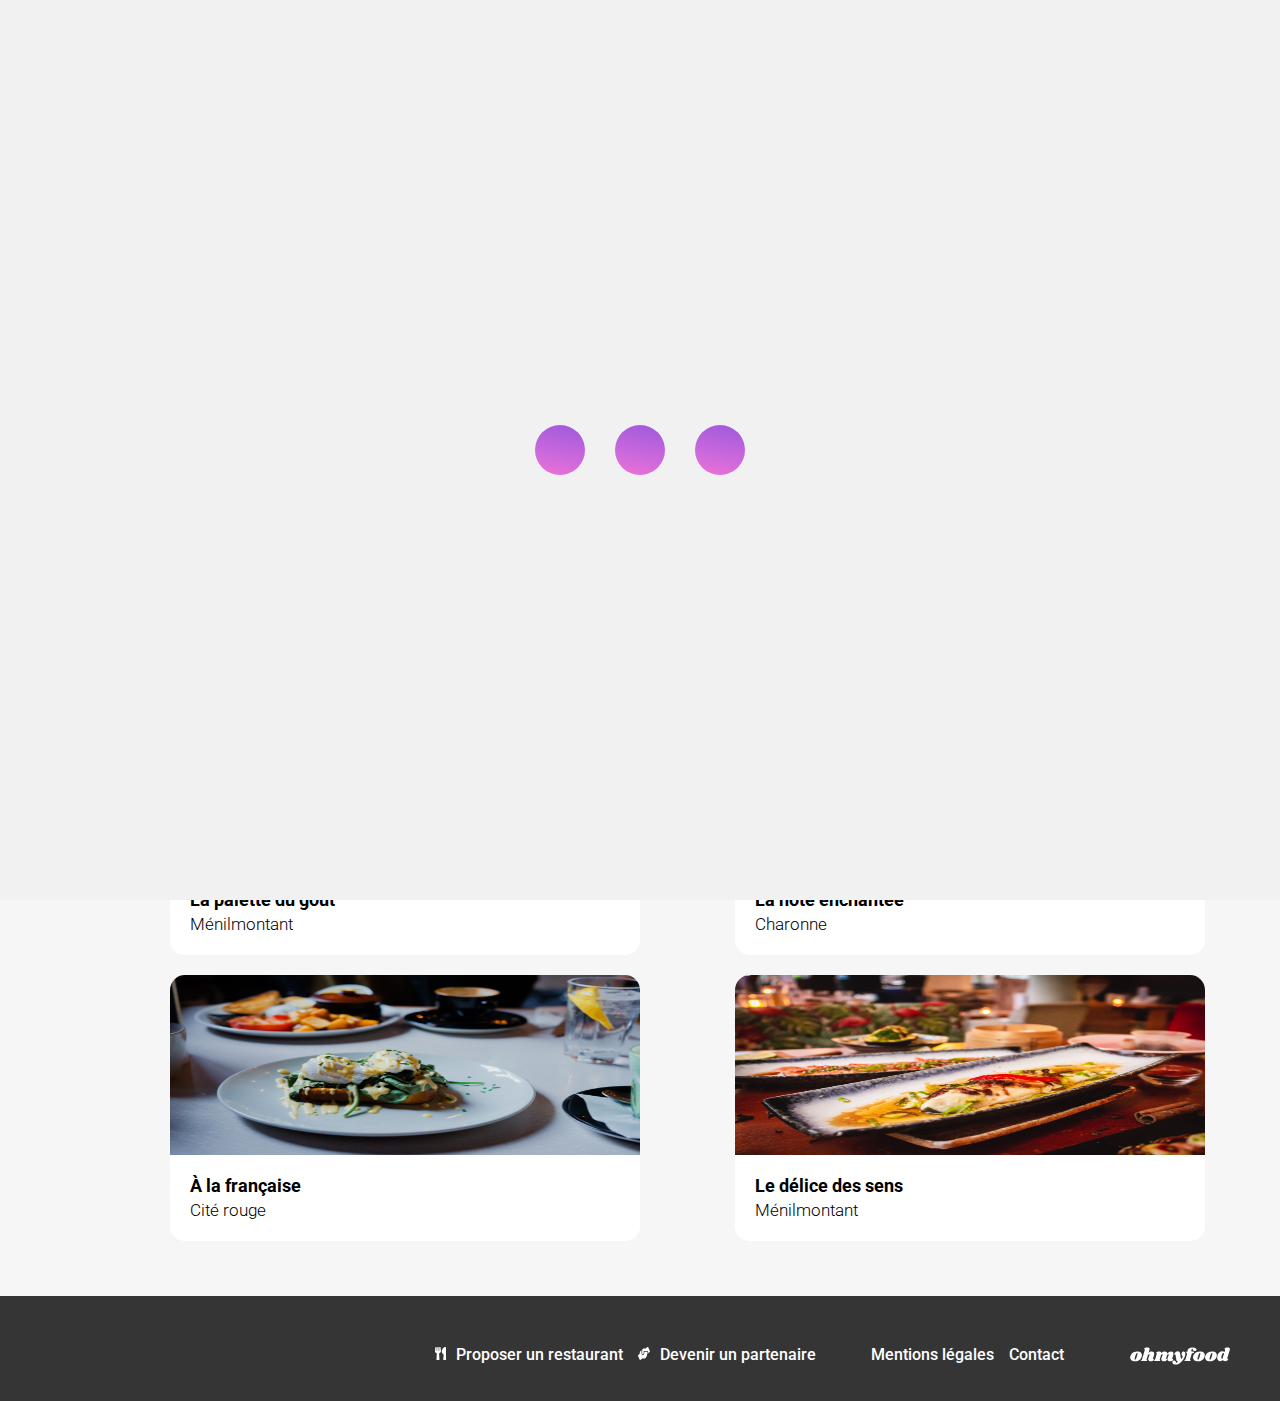
==== commit f940c8b3: "fin du projet avec erreur w3c corrigé" ====
--- a/index.html
+++ b/index.html
@@ -182,42 +182,39 @@
     <!-- Fin de RESTAURANTS -->
 
     <!-- Début de FOOTER -->
-<div class="footer">
+<footer>
+    <div class="footer">
     <img class="footer__title" src="Assets/Images+et+textes+Ohmyfood/Images-et-textes-Ohmyfood/images/logo/ohmyfood.svg" alt="logo ohmyfood">
-     
+    
     <span class="footer__links--container">
         <span class="partenariat">
             <a href="#">
-                <div class="link-container">
+                <span class="link-container">
                     <img src="Assets/Images+et+textes+Ohmyfood/Images-et-textes-Ohmyfood/images/logo/Vector-(3).svg" alt="Vector (3)">
-                    <p class="footer__link">Proposer un restaurant</p>
-                </div>
+                    <span class="footer__link">Proposer un restaurant</span>
+                </span>
             </a>
 
             <a href="#">
-                <div class="link-container">
+                <span class="link-container">
                     <img src="Assets/Images+et+textes+Ohmyfood/Images-et-textes-Ohmyfood/images/logo/Vector-(4).svg" alt="Vector (4)">
-                    <p class="footer__link">Devenir un partenaire</p>
-                </div>
+                    <span class="footer__link a">Devenir un partenaire</span>
+                </span>
             </a>
         </span>
 
         <span class="Contact">
-            <a href="#">
-                <p class="footer__link">
-                    Mentions légales
-                </p>
-            </a>
-
-            <a href="mailto:carlierthomas1@hotmail.fr">
-                <p class="footer__link">
-                     Contact
-                </p>
+            <a href="#" class="footer__link">
+                Mentions légales
+            </a>
+
+            <a href="mailto:carlierthomas1@hotmail.fr" class="footer__link">
+                Contact
             </a>
         </span>
     </span>
 </div>
-
+</footer>
     <!-- FIN de FOOTER -->
 
 
--- a/style.css
+++ b/style.css
@@ -298,7 +298,7 @@
   .restaurants__cards {
     display: grid;
     grid-template-columns: 50% auto;
-    margin-left: 10px;
+    margin-left: 150px;
   }
 }
 
@@ -480,6 +480,8 @@
   }
 }
 .footer .footer__link {
+  display: flex;
+  flex-direction: column;
   font-family: Roboto;
   font-size: 16px;
   font-weight: 500;
@@ -499,12 +501,8 @@
   align-items: baseline;
   gap: 10px;
 }
-.footer a {
-  text-decoration: none;
-}
-
-@media (min-width: 1025px) {
-  .partenariat {
+@media (min-width: 1025px) {
+  .footer .partenariat {
     display: flex;
     flex-direction: row;
     margin-right: 25px;
@@ -513,20 +511,22 @@
   }
 }
 @media (min-width: 1025px) {
-  .Contact {
+  .footer .Contact {
     display: flex;
     flex-direction: row;
   }
 }
 @media (min-width: 1025px) {
-  .footer__links--container {
+  .footer .footer__links--container {
     display: flex;
     flex-direction: row;
     margin-left: 50px;
   }
 }
-a {
-  padding-left: 15px;
+@media (min-width: 1025px) {
+  .footer a {
+    padding-left: 15px;
+  }
 }
 
 /*# sourceMappingURL=style.css.map */
